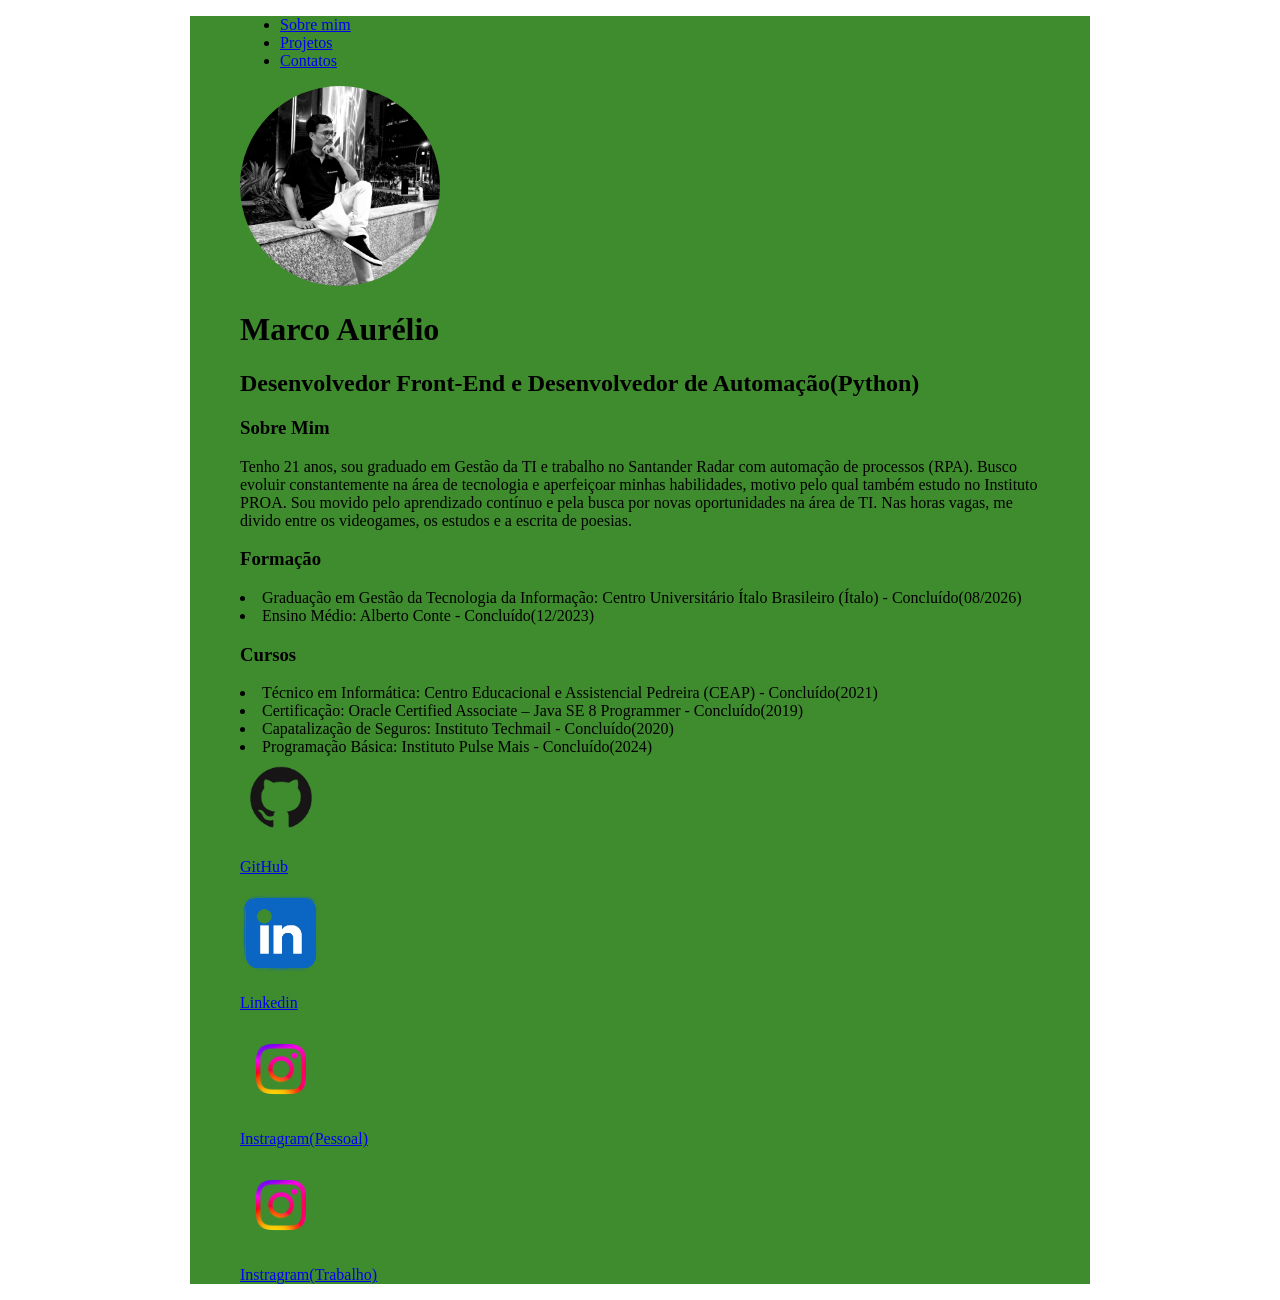
==== index.html @ 5bb7833f "feat: add content" ====
<!DOCTYPE html>
<html lang="pt-br">
<head>
    <meta charset="UTF-8">
    <meta name="viewport" content="width=device-width, initial-scale=1.0">
    <title>Meu portifolio</title>
    <link rel="stylesheet" href="systle.css/systle.css">
</head>
<body>
    
<div class="pagina">

    <nav>
        <ul class="menu links">
            <li>
                <a href="index.html">Sobre mim</a>
            </li>
            <li>
                <a href="projeto.html">Projetos</a>
            </li>
            <li>
                <a href="contato.html">Contatos</a>
            </li>
        </ul>
    </nav>
    <header id="cabeçalho-perfil">
        <div class="centralizado">
            <img src="Marco2.png" alt="foto de perfil" class="minha-foto">
        </div>
        <h1>Marco Aurélio</h1>
        <h2>Desenvolvedor Front-End e Desenvolvedor de Automação(Python)</h2>
    </header>

    <main id="conteudo-principal">
        <section id="sobre-mim">
            <h3>Sobre Mim</h3>
            <p>Tenho 21 anos, sou graduado em Gestão da TI e trabalho no Santander Radar com automação de processos (RPA). Busco evoluir constantemente na área de tecnologia e aperfeiçoar minhas habilidades, motivo pelo qual também estudo no Instituto PROA. Sou movido pelo aprendizado contínuo e pela busca por novas oportunidades na área de TI. Nas horas vagas, me divido entre os videogames, os estudos e a escrita de poesias.</p>
        </section>
        <section id="formação">
            <h3>Formação</h3>
            <li>Graduação em Gestão da Tecnologia da Informação: Centro Universitário Ítalo Brasileiro (Ítalo) - Concluído(08/2026) </li>
            <li>Ensino Médio: Alberto Conte  -  Concluído(12/2023)</li> 
         
        </section>
        <section id="cursos">
            <h3>Cursos</h3>
            <li>Técnico em Informática: Centro Educacional e Assistencial Pedreira (CEAP) - Concluído(2021)</li>
            <li>Certificação: Oracle Certified Associate – Java SE 8 Programmer - Concluído(2019)</li>
            <li>Capatalização de Seguros: Instituto Techmail - Concluído(2020)</li>
            <li>Programação Básica: Instituto Pulse Mais - Concluído(2024)</li>
        </section>
    </main>

    <footer id="rodape-social">
        <a class="link-social" href="https://github.com/MarcoAurelio21-TI" target="_blank" rel="noreferrer">
            <img src="GitHub.png" alt="GitHub" width="82" height="82">
            <p>GitHub</p>
        </a>
        <a class="link-social" href="https://www.linkedin.com/in/marco-aur%C3%A9lio-oliveira-alves-/" target="_blank" rel="noreferrer">
            <img src="Likedin.png" alt="Linkedin" width="82" height="82">
            <p>Linkedin</p>
        </a>
        <a class="link-social" href="https://github.com/MarcoAurelio21-TI" target="_blank" rel="noreferrer">
            <img src="Instagram.png" alt="Instagram" width="82" height="82">
            <p>Instragram(Pessoal)</p>
        </a>
        <a class="link-social" href="https://www.instagram.com/m.x.aureliy/" target="_blank" rel="noreferrer">
            <img src="Instagram.png" alt="Instragram" width="82" height="82">
            <p>Instragram(Trabalho)</p>
        </a>
    </footer>
</div>

</body>
</html>
---- systle.css/systle.css ----
/* Varíaveis Globais*/
:root{
    --cor-fundo:#0d0d0d;
    --cor-texto:#f2f2f2;
    --texto-suave:#b3b3b3;
    --cor-destaque: #5BBE42;
    --cor-destaque-escuro: #3f8c2e;
    --cor-borda: #2a2a2a;
    --fonte-principal: 'Poppins', Arial, Helvetica, sans-serif;
    --raio-padrao: 10px;
    --espaco-padrao: 16px;
    --transicao-padrao: 02.s ease-in-out;
}

@import url('https://fonts.googleapis.com/css2?family=Poppins:wght@400;500;600;700&display=swap');

*{
    box-sizing: border-box;
}

/*ESTILIZANDO INDEX*/
.pagina {
  width: 900px;
  margin: 0 auto;
  padding: 0 50px;
  background-color: var(--cor-destaque-escuro);
}


.minha-foto{
    width: 200px;
    height: 200px;
    border-radius: 50%;
    object-fit: cover;
}
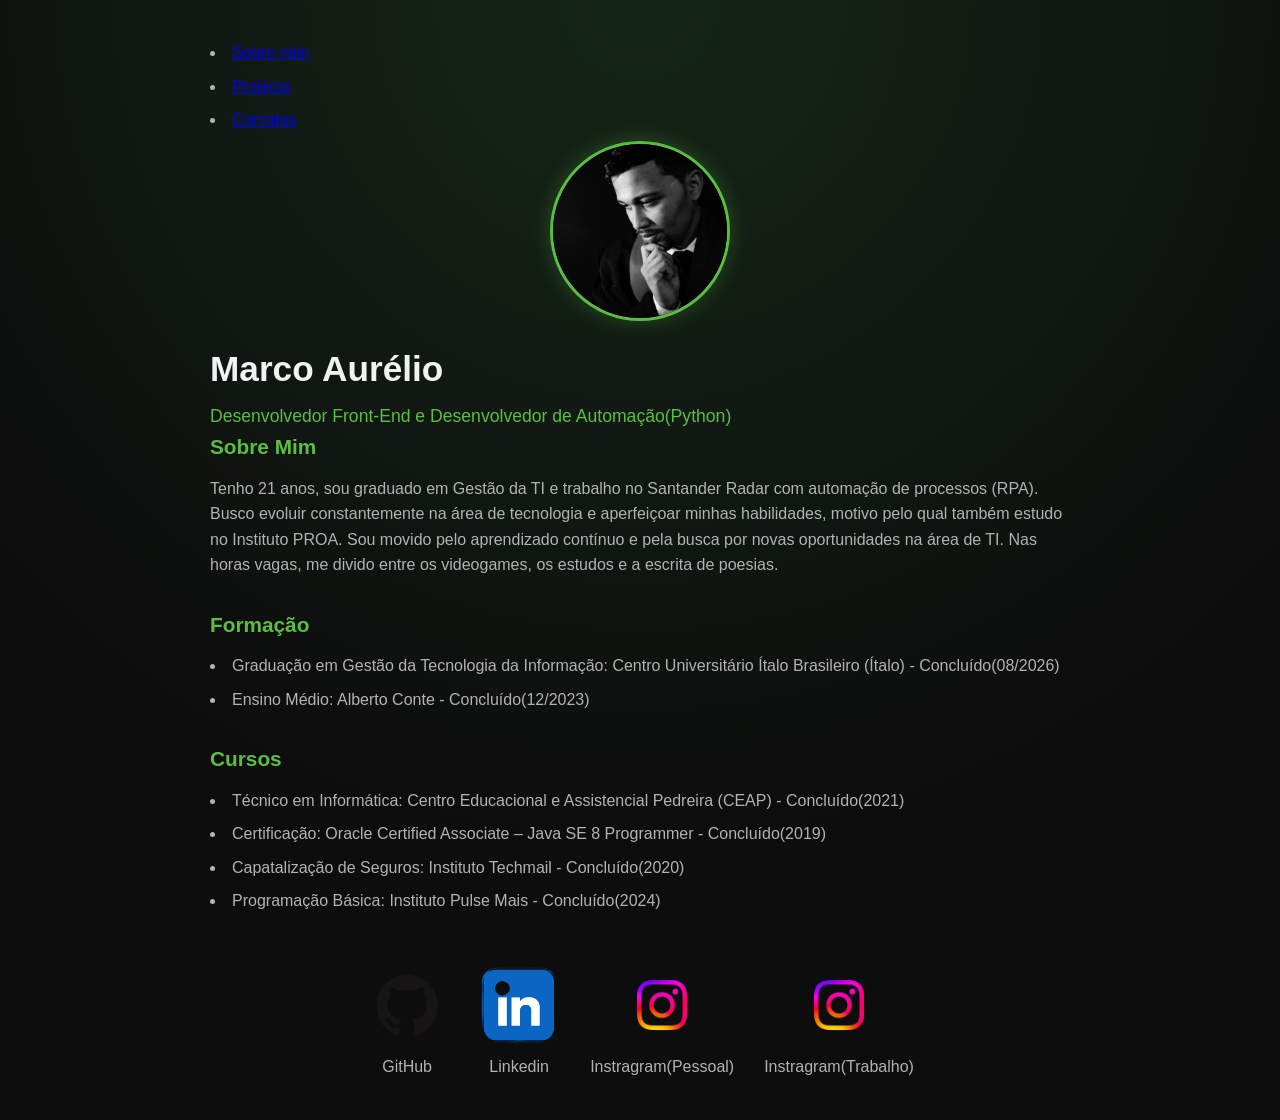
==== commit 6a3cc394: "Ajuste no layout e estilos do CSS" ====
--- a/index.html
+++ b/index.html
@@ -25,7 +25,7 @@
     </nav>
     <header id="cabeçalho-perfil">
         <div class="centralizado">
-            <img src="Marco2.png" alt="foto de perfil" class="minha-foto">
+            <img src="Foto-Perfil.png" alt="foto de perfil" class="minha-foto">
         </div>
         <h1>Marco Aurélio</h1>
         <h2>Desenvolvedor Front-End e Desenvolvedor de Automação(Python)</h2>
--- a/systle.css/systle.css
+++ b/systle.css/systle.css
@@ -1,35 +1,129 @@
-/* Varíaveis Globais*/
-:root{
-    --cor-fundo:#0d0d0d;
-    --cor-texto:#f2f2f2;
-    --texto-suave:#b3b3b3;
+@import url('https://fonts.googleapis.com/css2?family=Poppins:wght@400;500;600;700&display=swap');
+
+:root {
+    --cor-fundo: #0d0d0d;
+    --cor-texto: #f2f2f2;
+    --texto-suave: #b3b3b3;
     --cor-destaque: #5BBE42;
-    --cor-destaque-escuro: #3f8c2e;
-    --cor-borda: #2a2a2a;
     --fonte-principal: 'Poppins', Arial, Helvetica, sans-serif;
-    --raio-padrao: 10px;
-    --espaco-padrao: 16px;
-    --transicao-padrao: 02.s ease-in-out;
+    --transicao-padrao: 0.2s ease-in-out; 
 }
 
-@import url('https://fonts.googleapis.com/css2?family=Poppins:wght@400;500;600;700&display=swap');
-
-*{
+* {
     box-sizing: border-box;
+    margin: 0;
+    padding: 0;
 }
 
-/*ESTILIZANDO INDEX*/
+body {
+    
+    background: radial-gradient(circle at top center, #152618 0%, #0d0d0d 65%);
+    color: var(--cor-texto);
+    font-family: var(--fonte-principal);
+    line-height: 1.6;
+    min-height: 100vh;
+}
+
 .pagina {
-  width: 900px;
-  margin: 0 auto;
-  padding: 0 50px;
-  background-color: var(--cor-destaque-escuro);
+    max-width: 900px; 
+    width: 100%;
+    margin: 0 auto;
+    padding: 40px 20px;
+    background-color: transparent; 
+}
+/* Header & Perfil */
+#cabecalho-perfil {
+    text-align: center;
+    margin-bottom: 40px;
+}
+
+.centralizado {
+    display: flex;
+    justify-content: center;
+    align-items: center;
+    width: 100%;
+    margin-bottom: 20px;
+}
+
+.minha-foto {
+    width: 180px;
+    height: 180px;
+    border-radius: 50%;
+    object-fit: cover;
+    border: 3px solid var(--cor-destaque);
+    box-shadow: 0 0 20px rgba(91, 190, 66, 0.3);
+}
+
+h1 {
+    font-size: 2.2rem;
+    font-weight: 700;
+    color: var(--cor-texto);
+}
+
+h2 {
+    font-size: 1.1rem;
+    font-weight: 500;
+    color: var(--cor-destaque);
+    margin-top: 5px;
 }
 
 
-.minha-foto{
-    width: 200px;
-    height: 200px;
-    border-radius: 50%;
-    object-fit: cover;
+#conteudo-principal section {
+    margin-bottom: 30px;
+    padding: 0;
+    background: transparent; 
+    border: none; 
+}
+
+h3 {
+    font-size: 1.3rem;
+    color: var(--cor-destaque);
+    margin-bottom: 12px;
+}
+
+p, li {
+    color: var(--texto-suave);
+}
+
+ul {
+    list-style-position: inside;
+}
+
+li {
+    margin-bottom: 8px;
+}
+
+
+#rodape-social {
+    display: flex;
+    gap: 30px;
+    justify-content: center;
+    flex-wrap: wrap;
+    margin-top: 50px;
+}
+
+.link-social {
+    display: flex;
+    flex-direction: column;
+    align-items: center;
+    text-decoration: none;
+    color: var(--cor-texto);
+    background: transparent; 
+    border: none;
+    transition: transform var(--transicao-padrao);
+}
+
+.link-social img {
+    margin-bottom: 8px;
+    transition: filter var(--transicao-padrao);
+}
+
+.link-social:hover {
+    transform: translateY(-5px);
+    color: var(--cor-destaque);
+}
+
+
+.link-social:hover img {
+    filter: drop-shadow(0 0 8px var(--cor-destaque));
 }
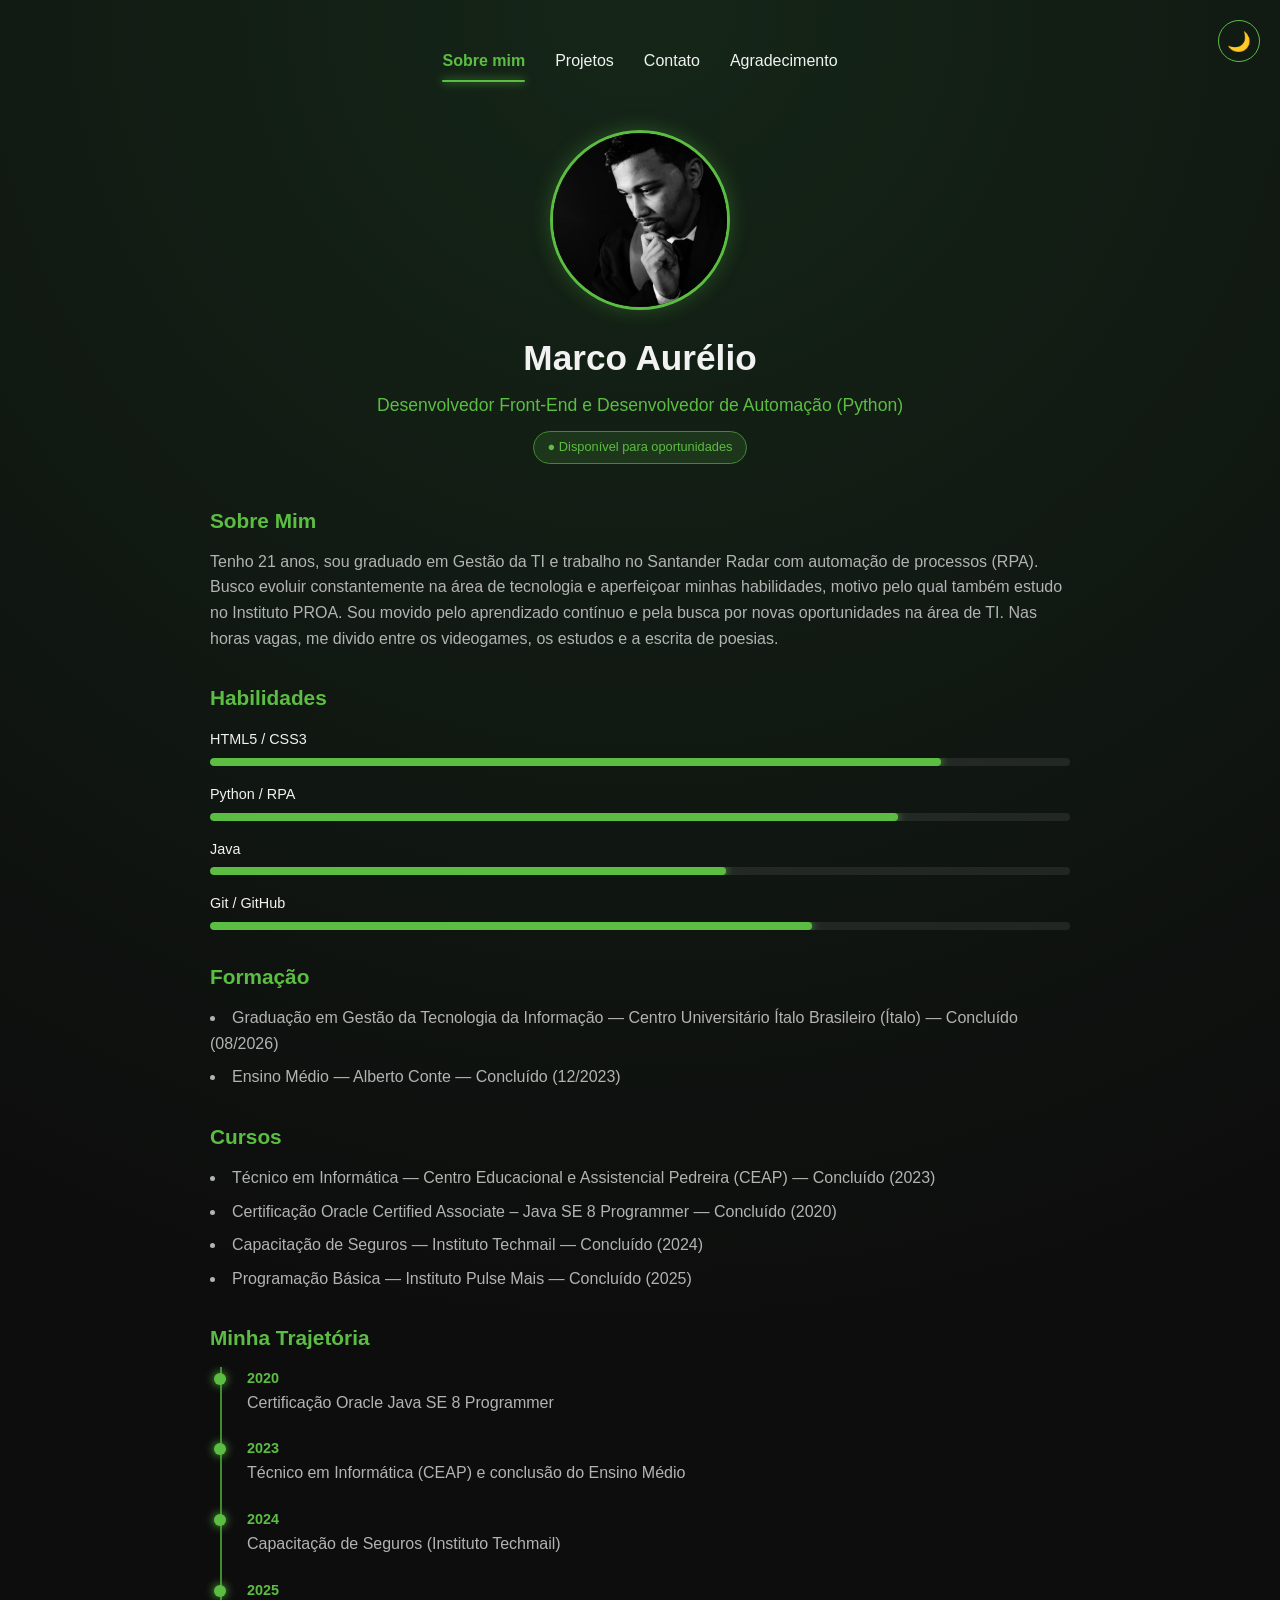
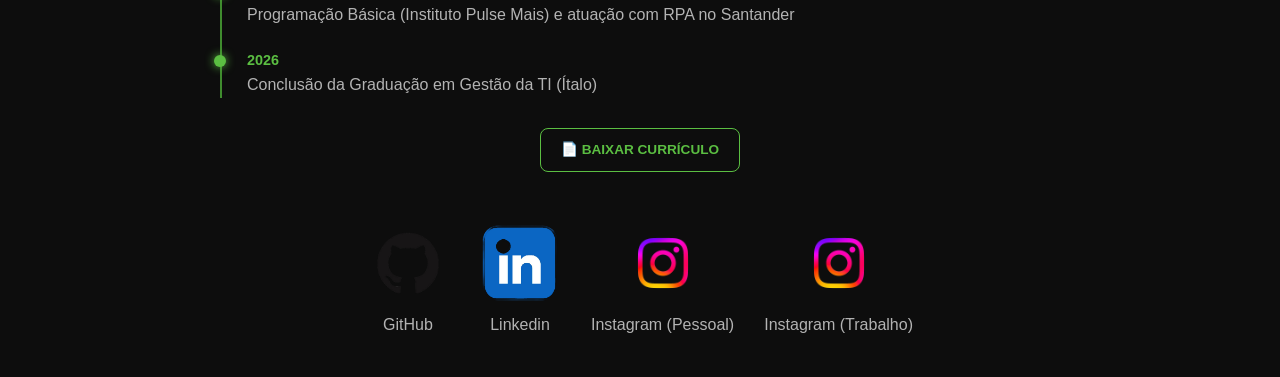
==== commit a3d1e678: "Melhorias do Código" ====
--- a/index.html
+++ b/index.html
@@ -3,52 +3,113 @@
 <head>
     <meta charset="UTF-8">
     <meta name="viewport" content="width=device-width, initial-scale=1.0">
-    <title>Meu portifolio</title>
-    <link rel="stylesheet" href="systle.css/systle.css">
+    <title>Marco Aurélio | Sobre Mim</title>
+    <link rel="stylesheet" href="./style/style.css">
+    <link rel="icon" type="image/x-icon" href="Icon.png">
 </head>
 <body>
-    
+
 <div class="pagina">
 
+    <button class="toggle-tema" id="toggleTema" title="Alternar tema">🌙</button>
+
     <nav>
-        <ul class="menu links">
-            <li>
-                <a href="index.html">Sobre mim</a>
-            </li>
-            <li>
-                <a href="projeto.html">Projetos</a>
-            </li>
-            <li>
-                <a href="contato.html">Contatos</a>
-            </li>
+        <ul class="menu-navegacao">
+            <li><a href="index.html" class="ativo">Sobre mim</a></li>
+            <li><a href="projeto.html">Projetos</a></li>
+            <li><a href="contato.html">Contato</a></li>
+            <li><a href="agradecimento.html">Agradecimento</a></li>
         </ul>
     </nav>
-    <header id="cabeçalho-perfil">
+
+    <header id="cabecalho-perfil">
         <div class="centralizado">
-            <img src="Foto-Perfil.png" alt="foto de perfil" class="minha-foto">
+            <img src="Foto-Perfil.png" alt="Foto de perfil de Marco Aurélio" class="minha-foto">
         </div>
         <h1>Marco Aurélio</h1>
-        <h2>Desenvolvedor Front-End e Desenvolvedor de Automação(Python)</h2>
+        <h2>Desenvolvedor Front-End e Desenvolvedor de Automação (Python)</h2>
+        <span class="badge-disponivel">● Disponível para oportunidades</span>
     </header>
 
     <main id="conteudo-principal">
+
         <section id="sobre-mim">
             <h3>Sobre Mim</h3>
             <p>Tenho 21 anos, sou graduado em Gestão da TI e trabalho no Santander Radar com automação de processos (RPA). Busco evoluir constantemente na área de tecnologia e aperfeiçoar minhas habilidades, motivo pelo qual também estudo no Instituto PROA. Sou movido pelo aprendizado contínuo e pela busca por novas oportunidades na área de TI. Nas horas vagas, me divido entre os videogames, os estudos e a escrita de poesias.</p>
         </section>
-        <section id="formação">
+
+        <section id="habilidades">
+            <h3>Habilidades</h3>
+
+            <div class="skill">
+                <span>HTML5 / CSS3</span>
+                <div class="barra"><div class="progresso" data-width="85%"></div></div>
+            </div>
+
+            <div class="skill">
+                <span>Python / RPA</span>
+                <div class="barra"><div class="progresso" data-width="80%"></div></div>
+            </div>
+
+            <div class="skill">
+                <span>Java</span>
+                <div class="barra"><div class="progresso" data-width="60%"></div></div>
+            </div>
+
+            <div class="skill">
+                <span>Git / GitHub</span>
+                <div class="barra"><div class="progresso" data-width="70%"></div></div>
+            </div>
+        </section>
+
+        <section id="formacao">
             <h3>Formação</h3>
-            <li>Graduação em Gestão da Tecnologia da Informação: Centro Universitário Ítalo Brasileiro (Ítalo) - Concluído(08/2026) </li>
-            <li>Ensino Médio: Alberto Conte  -  Concluído(12/2023)</li> 
-         
+            <ul>
+                <li>Graduação em Gestão da Tecnologia da Informação — Centro Universitário Ítalo Brasileiro (Ítalo) — Concluído (08/2026)</li>
+                <li>Ensino Médio — Alberto Conte — Concluído (12/2023)</li>
+            </ul>
         </section>
+
         <section id="cursos">
             <h3>Cursos</h3>
-            <li>Técnico em Informática: Centro Educacional e Assistencial Pedreira (CEAP) - Concluído(2021)</li>
-            <li>Certificação: Oracle Certified Associate – Java SE 8 Programmer - Concluído(2019)</li>
-            <li>Capatalização de Seguros: Instituto Techmail - Concluído(2020)</li>
-            <li>Programação Básica: Instituto Pulse Mais - Concluído(2024)</li>
+            <ul>
+                <li>Técnico em Informática — Centro Educacional e Assistencial Pedreira (CEAP) — Concluído (2023)</li>
+                <li>Certificação Oracle Certified Associate – Java SE 8 Programmer — Concluído (2020)</li>
+                <li>Capacitação de Seguros — Instituto Techmail — Concluído (2024)</li>
+                <li>Programação Básica — Instituto Pulse Mais — Concluído (2025)</li>
+            </ul>
         </section>
+
+        <section id="trajetoria">
+            <h3>Minha Trajetória</h3>
+            <div class="timeline">
+                <div class="evento">
+                    <span class="ano">2020</span>
+                    <p>Certificação Oracle Java SE 8 Programmer</p>
+                </div>
+                <div class="evento">
+                    <span class="ano">2023</span>
+                    <p>Técnico em Informática (CEAP) e conclusão do Ensino Médio</p>
+                </div>
+                <div class="evento">
+                    <span class="ano">2024</span>
+                    <p>Capacitação de Seguros (Instituto Techmail)</p>
+                </div>
+                <div class="evento">
+                    <span class="ano">2025</span>
+                    <p>Programação Básica (Instituto Pulse Mais) e atuação com RPA no Santander</p>
+                </div>
+                <div class="evento">
+                    <span class="ano">2026</span>
+                    <p>Conclusão da Graduação em Gestão da TI (Ítalo)</p>
+                </div>
+            </div>
+        </section>
+
+        <div class="centralizado" style="margin-top: 20px;">
+            <a href="Cúrriculo Marco.pdf" download class="btn-projeto">📄 BAIXAR CURRÍCULO</a>
+        </div>
+
     </main>
 
     <footer id="rodape-social">
@@ -57,19 +118,73 @@
             <p>GitHub</p>
         </a>
         <a class="link-social" href="https://www.linkedin.com/in/marco-aur%C3%A9lio-oliveira-alves-/" target="_blank" rel="noreferrer">
-            <img src="Likedin.png" alt="Linkedin" width="82" height="82">
+            <img src="Linkedin.png" alt="Linkedin" width="82" height="82">
             <p>Linkedin</p>
         </a>
-        <a class="link-social" href="https://github.com/MarcoAurelio21-TI" target="_blank" rel="noreferrer">
-            <img src="Instagram.png" alt="Instagram" width="82" height="82">
-            <p>Instragram(Pessoal)</p>
+        <a class="link-social" href="https://www.instagram.com/m.x.aureliy/" target="_blank" rel="noreferrer">
+            <img src="Instagram.png" alt="Instagram Pessoal" width="82" height="82">
+            <p>Instagram (Pessoal)</p>
         </a>
-        <a class="link-social" href="https://www.instagram.com/m.x.aureliy/" target="_blank" rel="noreferrer">
-            <img src="Instagram.png" alt="Instragram" width="82" height="82">
-            <p>Instragram(Trabalho)</p>
+        <a class="link-social" href="https://www.instagram.com/automarco.ti/" target="_blank" rel="noreferrer">
+            <img src="Instagram.png" alt="Instagram Trabalho" width="82" height="82">
+            <p>Instagram (Trabalho)</p>
         </a>
     </footer>
 </div>
 
+<button id="btn-topo" title="Voltar ao topo">↑</button>
+
+<script>
+    /* ====== Botão voltar ao topo ====== */
+    const btnTopo = document.getElementById('btn-topo');
+    window.addEventListener('scroll', () => {
+        btnTopo.style.display = window.scrollY > 300 ? 'block' : 'none';
+    });
+    btnTopo.addEventListener('click', () => {
+        window.scrollTo({ top: 0, behavior: 'smooth' });
+    });
+
+    /* ====== Animações de entrada ====== */
+    const observador = new IntersectionObserver((entradas) => {
+        entradas.forEach(entrada => {
+            if (entrada.isIntersecting) {
+                entrada.target.classList.add('visivel');
+            }
+        });
+    }, { threshold: 0.15 });
+
+    document.querySelectorAll('section').forEach(secao => {
+        secao.classList.add('revelar');
+        observador.observe(secao);
+    });
+
+    /* ====== Animação das barras de habilidade ====== */
+    const barras = document.querySelectorAll('.progresso');
+    const obsBarras = new IntersectionObserver((entradas) => {
+        entradas.forEach(e => {
+            if (e.isIntersecting) {
+                const largura = e.target.getAttribute('data-width');
+                e.target.style.width = largura;
+                obsBarras.unobserve(e.target);
+            }
+        });
+    }, { threshold: 0.4 });
+    barras.forEach(b => obsBarras.observe(b));
+
+    /* ====== Modo claro/escuro ====== */
+    const toggleTema = document.getElementById('toggleTema');
+    const temaSalvo = localStorage.getItem('tema');
+    if (temaSalvo === 'light') {
+        document.body.classList.add('light');
+        toggleTema.textContent = '☀️';
+    }
+    toggleTema.addEventListener('click', () => {
+        document.body.classList.toggle('light');
+        const claro = document.body.classList.contains('light');
+        toggleTema.textContent = claro ? '☀️' : '🌙';
+        localStorage.setItem('tema', claro ? 'light' : 'dark');
+    });
+</script>
+
 </body>
 </html>
--- a/style/style.css
+++ b/style/style.css
@@ -0,0 +1,627 @@
+@import url('https://fonts.googleapis.com/css2?family=Poppins:wght@400;500;600;700&display=swap');
+
+:root {
+    --cor-fundo: #0d0d0d;
+    --cor-card: transparent;
+    --cor-texto: #f2f2f2;
+    --texto-suave: #b3b3b3;
+    --cor-destaque: #5BBE42;
+    --cor-destaque-escuro: #3f8c2e;
+    --cor-borda: #2a2a2a;
+    --fonte-principal: 'Poppins', Arial, Helvetica, sans-serif;
+    --transicao-padrao: 0.2s ease-in-out;
+}
+
+/* Modo claro */
+body.light {
+    --cor-fundo: #f5f5f5;
+    --cor-texto: #1a1a1a;
+    --texto-suave: #555555;
+    --cor-borda: #dddddd;
+}
+
+* {
+    box-sizing: border-box;
+    margin: 0;
+    padding: 0;
+}
+
+html {
+    scroll-behavior: smooth;
+}
+
+body {
+    background: radial-gradient(circle at top center, #152618 0%, #0d0d0d 65%);
+    color: var(--cor-texto);
+    font-family: var(--fonte-principal);
+    line-height: 1.6;
+    min-height: 100vh;
+    transition: background 0.3s ease, color 0.3s ease;
+}
+
+body.light {
+    background: radial-gradient(circle at top center, #e8f5e3 0%, #f5f5f5 65%);
+}
+
+.pagina {
+    max-width: 900px;
+    width: 100%;
+    margin: 0 auto;
+    padding: 40px 20px;
+    background-color: transparent;
+}
+
+/* 1. Menu de Navegação */
+.menu-navegacao {
+    display: flex;
+    justify-content: center;
+    gap: 30px;
+    list-style: none;
+    padding: 0;
+    margin-bottom: 40px;
+}
+
+.menu-navegacao a {
+    display: inline-block;
+    padding: 8px 0;
+    color: var(--cor-texto);
+    background-color: transparent !important;
+    border: none !important;
+    text-decoration: none;
+    font-weight: 500;
+    font-size: 1rem;
+    position: relative;
+    transition: color var(--transicao-padrao);
+    box-shadow: none !important;
+}
+
+.menu-navegacao a:hover {
+    color: var(--cor-destaque);
+}
+
+.menu-navegacao a.ativo {
+    color: var(--cor-destaque);
+    font-weight: 600;
+}
+
+.menu-navegacao a.ativo::after {
+    content: '';
+    position: absolute;
+    bottom: 0;
+    left: 0;
+    width: 100%;
+    height: 2px;
+    background-color: var(--cor-destaque);
+    box-shadow: 0 0 8px var(--cor-destaque);
+    border-radius: 2px;
+}
+
+/* Botão de tema no canto */
+.toggle-tema {
+    position: fixed;
+    top: 20px;
+    right: 20px;
+    width: 42px;
+    height: 42px;
+    border-radius: 50%;
+    border: 1px solid var(--cor-destaque);
+    background: transparent;
+    color: var(--cor-destaque);
+    font-size: 1.2rem;
+    cursor: pointer;
+    transition: transform 0.2s ease, background 0.2s ease;
+    z-index: 1000;
+}
+
+.toggle-tema:hover {
+    transform: scale(1.1);
+    background: rgba(91, 190, 66, 0.15);
+}
+
+/* Cabeçalho & Perfil */
+#cabecalho-perfil,
+.introducao {
+    text-align: center;
+    margin-bottom: 40px;
+}
+
+.centralizado {
+    display: flex;
+    justify-content: center;
+    align-items: center;
+    width: 100%;
+    margin-bottom: 20px;
+}
+
+.minha-foto {
+    width: 180px;
+    height: 180px;
+    border-radius: 50%;
+    object-fit: cover;
+    border: 3px solid var(--cor-destaque);
+    box-shadow: 0 0 20px rgba(91, 190, 66, 0.3);
+    transition: transform 0.3s ease;
+}
+
+.minha-foto:hover {
+    transform: scale(1.03);
+}
+
+h1 {
+    font-size: 2.2rem;
+    font-weight: 700;
+    color: var(--cor-texto);
+}
+
+h2 {
+    font-size: 1.1rem;
+    font-weight: 500;
+    color: var(--cor-destaque);
+    margin-top: 5px;
+}
+
+/* Badge "disponível" */
+.badge-disponivel {
+    display: inline-block;
+    background: rgba(91, 190, 66, 0.15);
+    color: var(--cor-destaque);
+    padding: 5px 14px;
+    border-radius: 20px;
+    font-size: 0.8rem;
+    border: 1px solid var(--cor-destaque-escuro);
+    margin-top: 12px;
+}
+
+/* Seções */
+#conteudo-principal section {
+    margin-bottom: 30px;
+    padding: 0;
+    background: transparent;
+    border: none;
+}
+
+h3 {
+    font-size: 1.3rem;
+    color: var(--cor-destaque);
+    margin-bottom: 12px;
+}
+
+p, li {
+    color: var(--texto-suave);
+}
+
+ul {
+    list-style-position: inside;
+}
+
+li {
+    margin-bottom: 8px;
+}
+
+/* Habilidades (barras) */
+.skill {
+    margin-bottom: 15px;
+}
+
+.skill span {
+    color: var(--cor-texto);
+    font-size: 0.9rem;
+    font-weight: 500;
+}
+
+.barra {
+    background: rgba(255, 255, 255, 0.08);
+    height: 8px;
+    border-radius: 4px;
+    overflow: hidden;
+    margin-top: 6px;
+}
+
+body.light .barra {
+    background: rgba(0, 0, 0, 0.08);
+}
+
+.progresso {
+    height: 100%;
+    background: var(--cor-destaque);
+    box-shadow: 0 0 10px var(--cor-destaque);
+    border-radius: 4px;
+    transition: width 1.2s ease;
+    width: 0;
+}
+
+.progresso.animar {
+    /* largura definida via style inline */
+}
+
+/* Timeline */
+.timeline {
+    position: relative;
+    border-left: 2px solid var(--cor-destaque-escuro);
+    margin-left: 10px;
+    padding-left: 25px;
+}
+
+.evento {
+    position: relative;
+    margin-bottom: 22px;
+}
+
+.evento::before {
+    content: '';
+    position: absolute;
+    left: -33px;
+    top: 6px;
+    width: 12px;
+    height: 12px;
+    border-radius: 50%;
+    background: var(--cor-destaque);
+    box-shadow: 0 0 10px var(--cor-destaque);
+}
+
+.evento .ano {
+    color: var(--cor-destaque);
+    font-weight: 700;
+    font-size: 0.9rem;
+    display: block;
+}
+
+/* Cards de Projetos */
+.lista-projetos {
+    display: grid;
+    grid-template-columns: repeat(auto-fit, minmax(280px, 1fr));
+    gap: 35px;
+    margin-top: 20px;
+}
+
+.card-projeto {
+    background-color: transparent !important;
+    border: none !important;
+    padding: 0 !important;
+    display: flex;
+    flex-direction: column;
+    justify-content: space-between;
+    transition: transform var(--transicao-padrao);
+    box-shadow: none !important;
+}
+
+.card-projeto:hover {
+    transform: translateY(-3px);
+}
+
+.card-projeto h2 {
+    font-size: 1.3rem;
+    color: var(--cor-texto);
+    margin-bottom: 12px;
+}
+
+.preview {
+    width: 100%;
+    height: 170px;
+    object-fit: cover;
+    border-radius: 10px;
+    border: 1px solid var(--cor-borda);
+    margin-bottom: 15px;
+}
+
+.status {
+    display: inline-block;
+    font-size: 0.75rem;
+    padding: 3px 10px;
+    border-radius: 20px;
+    margin-bottom: 10px;
+    font-weight: 600;
+}
+
+.status.concluido {
+    background: rgba(91, 190, 66, 0.12);
+    color: var(--cor-destaque);
+    border: 1px solid var(--cor-destaque-escuro);
+}
+
+.status.andamento {
+    background: rgba(255, 193, 7, 0.12);
+    color: #ffc107;
+    border: 1px solid #a8801c;
+}
+
+.tags {
+    display: flex;
+    gap: 8px;
+    margin: 15px 0;
+    flex-wrap: wrap;
+}
+
+.tags span {
+    font-size: 0.75rem;
+    background-color: rgba(91, 190, 66, 0.1);
+    color: var(--cor-destaque);
+    padding: 4px 10px;
+    border-radius: 20px;
+    border: 1px solid var(--cor-destaque-escuro);
+}
+
+.botoes-projeto {
+    display: flex;
+    gap: 10px;
+    flex-wrap: wrap;
+}
+
+/* Botões */
+.btn-projeto {
+    display: inline-block;
+    text-align: center;
+    background-color: transparent;
+    color: var(--cor-destaque);
+    border: 1px solid var(--cor-destaque);
+    padding: 10px 20px;
+    border-radius: 8px;
+    text-decoration: none;
+    font-weight: 600;
+    font-size: 0.85rem;
+    transition: all var(--transicao-padrao);
+    cursor: pointer;
+}
+
+.btn-projeto:hover {
+    background-color: var(--cor-destaque);
+    color: #0d0d0d;
+    box-shadow: 0 0 12px rgba(91, 190, 66, 0.4);
+}
+
+/* WhatsApp */
+.opcao-whatsapp {
+    text-align: center;
+    margin-bottom: 25px;
+}
+
+.btn-whatsapp {
+    display: inline-flex;
+    align-items: center;
+    justify-content: center;
+    gap: 10px;
+    background-color: #25D366;
+    color: #0d0d0d;
+    font-weight: 700;
+    padding: 12px 24px;
+    border-radius: 8px;
+    text-decoration: none;
+    font-size: 1rem;
+    transition: transform var(--transicao-padrao), box-shadow var(--transicao-padrao);
+}
+
+.icone-whatsapp {
+    width: 24px;
+    height: 24px;
+    object-fit: contain;
+}
+
+.btn-whatsapp:hover {
+    transform: translateY(-3px);
+    box-shadow: 0 0 15px rgba(37, 211, 102, 0.4);
+}
+
+.divisor {
+    text-align: center;
+    margin: 25px 0;
+}
+
+.divisor span {
+    color: var(--texto-suave);
+    font-size: 0.85rem;
+    text-transform: uppercase;
+    letter-spacing: 1px;
+}
+
+/* Formulário */
+.formulario-contato {
+    background-color: transparent !important;
+    border: none !important;
+    max-width: 600px;
+    margin: 0 auto;
+    box-shadow: none !important;
+}
+
+.campo {
+    display: flex;
+    flex-direction: column;
+    margin-bottom: 20px;
+}
+
+.campo label {
+    color: var(--cor-texto);
+    font-size: 0.9rem;
+    font-weight: 500;
+    margin-bottom: 8px;
+}
+
+.campo input,
+.campo textarea {
+    background-color: rgba(255, 255, 255, 0.05);
+    border: 1px solid var(--cor-borda);
+    border-radius: 6px;
+    padding: 12px;
+    color: var(--cor-texto);
+    font-family: var(--fonte-principal);
+    font-size: 0.95rem;
+    outline: none;
+    transition: border-color var(--transicao-padrao);
+}
+
+body.light .campo input,
+body.light .campo textarea {
+    background-color: rgba(0, 0, 0, 0.03);
+}
+
+.campo input:focus,
+.campo textarea:focus {
+    border-color: var(--cor-destaque);
+    box-shadow: 0 0 8px rgba(91, 190, 66, 0.2);
+}
+
+.btn-enviar {
+    width: 100%;
+    cursor: pointer;
+}
+
+/* Rodapé Social */
+#rodape-social {
+    display: flex;
+    gap: 30px;
+    justify-content: center;
+    flex-wrap: wrap;
+    margin-top: 50px;
+}
+
+.link-social {
+    display: flex;
+    flex-direction: column;
+    align-items: center;
+    text-decoration: none;
+    color: var(--cor-texto);
+    background: transparent;
+    border: none;
+    transition: transform var(--transicao-padrao);
+}
+
+.link-social img {
+    margin-bottom: 8px;
+    transition: filter var(--transicao-padrao);
+}
+
+.link-social:hover {
+    transform: translateY(-5px);
+    color: var(--cor-destaque);
+}
+
+.link-social:hover img {
+    filter: drop-shadow(0 0 8px var(--cor-destaque));
+}
+
+/* Galeria */
+.galeria-fotos {
+    margin: 30px auto;
+    max-width: 900px;
+}
+
+.container-fotos {
+    display: flex;
+    flex-wrap: wrap;
+    justify-content: center;
+    gap: 15px;
+}
+
+.foto-item {
+    width: 150px;
+    height: 150px;
+    object-fit: cover;
+    border-radius: 12px;
+    border: 2px solid var(--cor-destaque);
+    box-shadow: 0 4px 12px rgba(0, 0, 0, 0.4);
+    transition: transform 0.3s ease;
+}
+
+.foto-item:hover {
+    transform: scale(1.05);
+}
+
+/* Bloco Motivacional */
+.mensagem-motivacional blockquote {
+    background-color: rgba(255, 255, 255, 0.03);
+    border-left: 4px solid var(--cor-destaque);
+    padding: 25px 30px;
+    border-radius: 8px;
+    max-width: 800px;
+    margin: 0 auto 30px;
+    text-align: left;
+}
+
+body.light .mensagem-motivacional blockquote {
+    background-color: rgba(0, 0, 0, 0.03);
+}
+
+.mensagem-motivacional h3 {
+    color: var(--cor-destaque);
+    margin-bottom: 15px;
+    font-size: 1.3rem;
+    text-align: center;
+}
+
+.mensagem-motivacional p {
+    margin-bottom: 15px;
+    line-height: 1.6;
+}
+
+/* Animações de entrada */
+.revelar {
+    opacity: 0;
+    transform: translateY(30px);
+    transition: opacity 0.6s ease, transform 0.6s ease;
+}
+
+.revelar.visivel {
+    opacity: 1;
+    transform: translateY(0);
+}
+
+/* Botão voltar ao topo */
+#btn-topo {
+    position: fixed;
+    bottom: 30px;
+    right: 30px;
+    width: 45px;
+    height: 45px;
+    border-radius: 50%;
+    background: var(--cor-destaque);
+    color: #0d0d0d;
+    border: none;
+    font-size: 1.3rem;
+    font-weight: bold;
+    cursor: pointer;
+    display: none;
+    box-shadow: 0 0 15px rgba(91, 190, 66, 0.5);
+    transition: transform 0.2s ease;
+    z-index: 999;
+}
+
+#btn-topo:hover {
+    transform: translateY(-3px);
+}
+
+/* Responsivo */
+@media (max-width: 600px) {
+    .menu-navegacao {
+        gap: 15px;
+        flex-wrap: wrap;
+    }
+
+    h1 {
+        font-size: 1.6rem;
+    }
+
+    h2 {
+        font-size: 0.95rem;
+    }
+
+    .minha-foto {
+        width: 130px;
+        height: 130px;
+    }
+
+    .foto-item {
+        width: 120px;
+        height: 120px;
+    }
+
+    .toggle-tema {
+        top: 12px;
+        right: 12px;
+        width: 38px;
+        height: 38px;
+    }
+
+    #btn-topo {
+        bottom: 20px;
+        right: 20px;
+    }
+}
